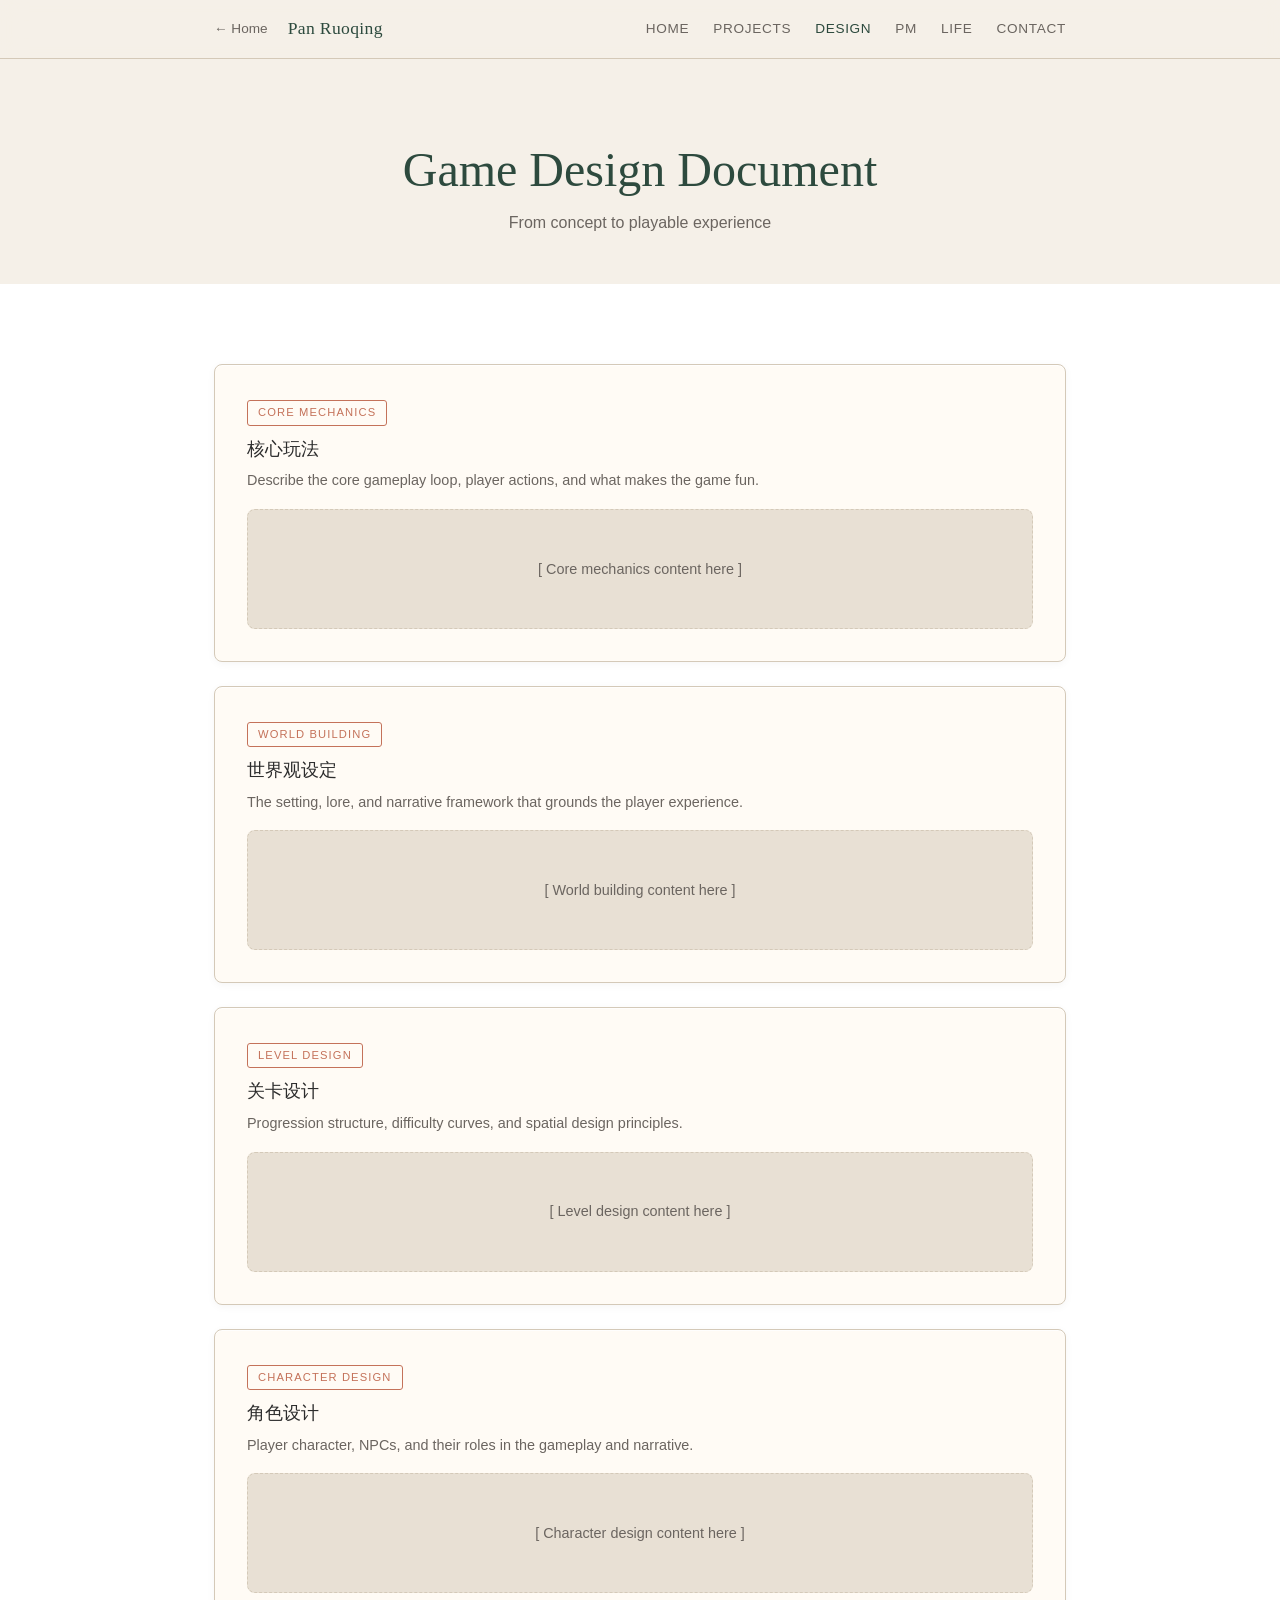
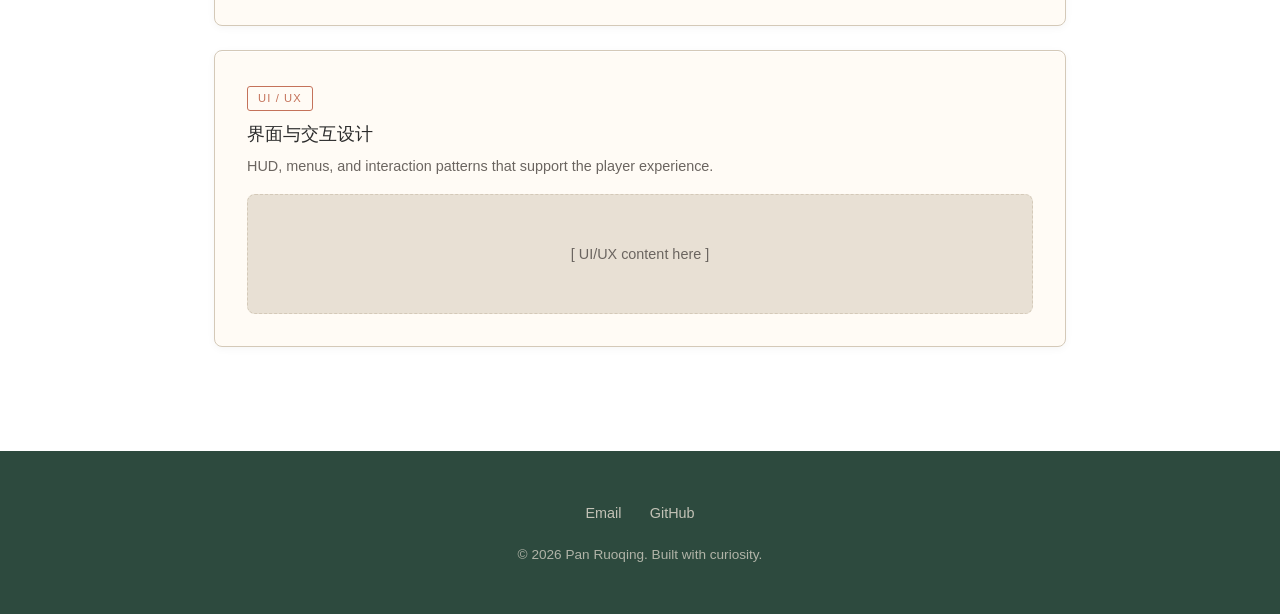
==== game-design.html @ ea67260e "baseline: initial version before adding real content" ====
<!DOCTYPE html>
<html lang="zh-CN">
<head>
  <meta charset="UTF-8">
  <meta name="viewport" content="width=device-width, initial-scale=1.0">
  <title>Game Design | Pan Ruoqing</title>
  <meta name="description" content="Game design documents by Pan Ruoqing">
  <link rel="stylesheet" href="style.css">
  <style>
    .gdd-card {
      background: var(--card-bg); border: 1px solid var(--border);
      border-radius: 8px; padding: 32px; margin-bottom: 24px;
      box-shadow: 0 2px 8px rgba(0,0,0,0.04), inset 0 1px 0 rgba(255,255,255,0.8);
    }
    .gdd-card .tag {
      display: inline-block; font-size: 0.7rem; letter-spacing: 0.1em;
      text-transform: uppercase; color: var(--terracotta);
      border: 1px solid var(--terracotta); padding: 2px 10px;
      border-radius: 3px; margin-bottom: 12px;
    }
    .gdd-card p { color: var(--text-light); font-size: 0.9rem; }
    .gdd-card ul { color: var(--text-light); font-size: 0.9rem; padding-left: 20px; margin-top: 8px; }
    .gdd-card ul li { margin-bottom: 4px; }

    .placeholder-box {
      width: 100%; min-height: 120px; background: var(--linen);
      border: 1px dashed var(--border); border-radius: 8px;
      display: flex; align-items: center; justify-content: center;
      color: var(--text-light); font-size: 0.9rem; margin-top: 16px;
    }
  </style>
</head>
<body>

  <nav>
    <div class="nav-inner">
      <div class="nav-left">
        <a href="index.html" class="nav-back">&larr; Home</a>
        <span class="nav-name">Pan Ruoqing</span>
      </div>
      <button class="nav-toggle" onclick="document.querySelector('.nav-links').classList.toggle('open')" aria-label="Menu">&#9776;</button>
      <div class="nav-links">
        <a href="index.html">Home</a>
        <a href="projects.html">Projects</a>
        <a href="game-design.html" class="active">Design</a>
        <a href="pmp-notes.html">PM</a>
        <a href="life.html">Life</a>
        <a href="#contact">Contact</a>
      </div>
    </div>
  </nav>

  <div class="page-header">
    <div class="container">
      <h1>Game Design Document</h1>
      <p>From concept to playable experience</p>
    </div>
  </div>

  <section class="section-white">
    <div class="container">

      <div class="gdd-card fade-in">
        <span class="tag">Core Mechanics</span>
        <h3>核心玩法</h3>
        <p>Describe the core gameplay loop, player actions, and what makes the game fun.</p>
        <div class="placeholder-box">[ Core mechanics content here ]</div>
      </div>

      <div class="gdd-card fade-in">
        <span class="tag">World Building</span>
        <h3>世界观设定</h3>
        <p>The setting, lore, and narrative framework that grounds the player experience.</p>
        <div class="placeholder-box">[ World building content here ]</div>
      </div>

      <div class="gdd-card fade-in">
        <span class="tag">Level Design</span>
        <h3>关卡设计</h3>
        <p>Progression structure, difficulty curves, and spatial design principles.</p>
        <div class="placeholder-box">[ Level design content here ]</div>
      </div>

      <div class="gdd-card fade-in">
        <span class="tag">Character Design</span>
        <h3>角色设计</h3>
        <p>Player character, NPCs, and their roles in the gameplay and narrative.</p>
        <div class="placeholder-box">[ Character design content here ]</div>
      </div>

      <div class="gdd-card fade-in">
        <span class="tag">UI / UX</span>
        <h3>界面与交互设计</h3>
        <p>HUD, menus, and interaction patterns that support the player experience.</p>
        <div class="placeholder-box">[ UI/UX content here ]</div>
      </div>

    </div>
  </section>

  <footer id="contact">
    <div class="container">
      <div class="contact-links">
        <a href="mailto:your-email@example.com">Email</a>
        <a href="https://github.com/yourusername" target="_blank">GitHub</a>
      </div>
      <p>&copy; 2026 Pan Ruoqing. Built with curiosity.</p>
    </div>
  </footer>

  <button class="back-to-top" onclick="window.scrollTo({top:0,behavior:'smooth'})" aria-label="Back to top">&uarr;</button>

  <script>
    const observer = new IntersectionObserver((entries) => {
      entries.forEach(entry => { if (entry.isIntersecting) entry.target.classList.add('visible'); });
    }, { threshold: 0.1 });
    document.querySelectorAll('.fade-in').forEach(el => observer.observe(el));

    const backToTop = document.querySelector('.back-to-top');
    window.addEventListener('scroll', () => {
      backToTop.classList.toggle('visible', window.scrollY > 400);
    });
  </script>

</body>
</html>
---- style.css ----
/* ===== CSS Variables ===== */
:root {
  --cream: #F5F0E8;
  --linen: #E8E0D4;
  --forest: #2D4A3E;
  --terracotta: #C4725A;
  --text: #2C2C2C;
  --text-light: #6B6560;
  --card-bg: #FFFBF5;
  --border: #D4C9B8;
  --white: #FFFFFF;
}

/* ===== Reset & Base ===== */
*, *::before, *::after { box-sizing: border-box; margin: 0; padding: 0; }
html { scroll-behavior: smooth; }
body {
  font-family: -apple-system, BlinkMacSystemFont, 'Segoe UI', Roboto, 'Noto Sans SC', 'PingFang SC', 'Microsoft YaHei', sans-serif;
  color: var(--text);
  background: var(--cream);
  line-height: 1.7;
  font-size: 16px;
}
a { color: var(--forest); text-decoration: none; }
a:hover { color: var(--terracotta); }
img { max-width: 100%; display: block; }

/* ===== Typography ===== */
h1, h2, h3 {
  font-family: Georgia, 'Times New Roman', 'Noto Serif SC', serif;
  font-weight: normal;
  line-height: 1.3;
}
h1 { font-size: 2.5rem; color: var(--forest); }
h2 { font-size: 1.5rem; color: var(--forest); margin-bottom: 16px; }
h3 { font-size: 1.1rem; margin-bottom: 8px; }

/* ===== Layout ===== */
.container {
  max-width: 900px;
  margin: 0 auto;
  padding: 0 24px;
}
.container-wide {
  max-width: 1100px;
  margin: 0 auto;
  padding: 0 24px;
}

/* ===== Navigation ===== */
nav {
  position: sticky;
  top: 0;
  z-index: 100;
  background: rgba(245, 240, 232, 0.92);
  backdrop-filter: blur(12px);
  -webkit-backdrop-filter: blur(12px);
  border-bottom: 1px solid var(--border);
}
.nav-inner {
  max-width: 900px;
  margin: 0 auto;
  padding: 14px 24px;
  display: flex;
  justify-content: space-between;
  align-items: center;
  position: relative;
}
.nav-inner-wide {
  max-width: 1100px;
}
.nav-left { display: flex; align-items: center; gap: 20px; }
.nav-back { font-size: 0.85rem; color: var(--text-light); transition: color 0.2s; }
.nav-back:hover { color: var(--forest); }
.nav-name {
  font-family: Georgia, serif;
  font-size: 1.1rem;
  color: var(--forest);
  letter-spacing: 0.02em;
}
.nav-links { display: flex; gap: 24px; align-items: center; }
.nav-links a {
  font-size: 0.85rem;
  color: var(--text-light);
  letter-spacing: 0.05em;
  text-transform: uppercase;
  transition: color 0.2s;
}
.nav-links a:hover, .nav-links a.active { color: var(--forest); }
.nav-toggle { display: none; background: none; border: none; font-size: 1.5rem; cursor: pointer; color: var(--text); }

/* ===== Sections ===== */
section { padding: 48px 0; }
.section-cream { background: var(--cream); }
.section-white { background: var(--white); }

/* ===== Page Header (subpages) ===== */
.page-header { padding: 80px 0 48px; text-align: center; }
.page-header p { color: var(--text-light); margin-top: 8px; }

/* ===== Footer ===== */
footer {
  background: var(--forest);
  color: var(--linen);
  padding: 48px 0;
  text-align: center;
}
footer p { font-size: 0.85rem; opacity: 0.7; }
footer .contact-links { margin-bottom: 16px; }
footer .contact-links a {
  color: var(--linen);
  margin: 0 12px;
  font-size: 0.9rem;
  opacity: 0.8;
  transition: opacity 0.2s;
}
footer .contact-links a:hover { opacity: 1; color: var(--cream); }

/* ===== Back to Top ===== */
.back-to-top {
  position: fixed; bottom: 32px; right: 32px; z-index: 90;
  width: 44px; height: 44px; border-radius: 50%;
  background: var(--forest); color: var(--cream);
  border: none; cursor: pointer; font-size: 1.2rem;
  display: flex; align-items: center; justify-content: center;
  opacity: 0; pointer-events: none;
  transition: opacity 0.3s ease, background 0.2s;
  box-shadow: 0 2px 8px rgba(0,0,0,0.15);
}
.back-to-top.visible { opacity: 1; pointer-events: auto; }
.back-to-top:hover { background: var(--terracotta); }

/* ===== Fade-in Animation ===== */
.fade-in {
  opacity: 0;
  transform: translateY(24px);
  transition: opacity 0.6s ease, transform 0.6s ease;
}
.fade-in.visible {
  opacity: 1;
  transform: translateY(0);
}

/* ===== Responsive ===== */
@media (max-width: 639px) {
  h1 { font-size: 2rem; }
  h2 { font-size: 1.5rem; }
  section { padding: 48px 0; }
  .nav-links { display: none; }
  .nav-toggle { display: block; }
  .nav-links.open {
    display: flex;
    flex-direction: column;
    position: absolute;
    top: 100%;
    left: 0;
    right: 0;
    background: rgba(245, 240, 232, 0.98);
    padding: 16px 24px;
    border-bottom: 1px solid var(--border);
    gap: 12px;
  }
}

@media (min-width: 640px) and (max-width: 1023px) {
  h1 { font-size: 2.5rem; }
}

@media (min-width: 1024px) {
  h1 { font-size: 3rem; }
  section { padding: 80px 0; }
}
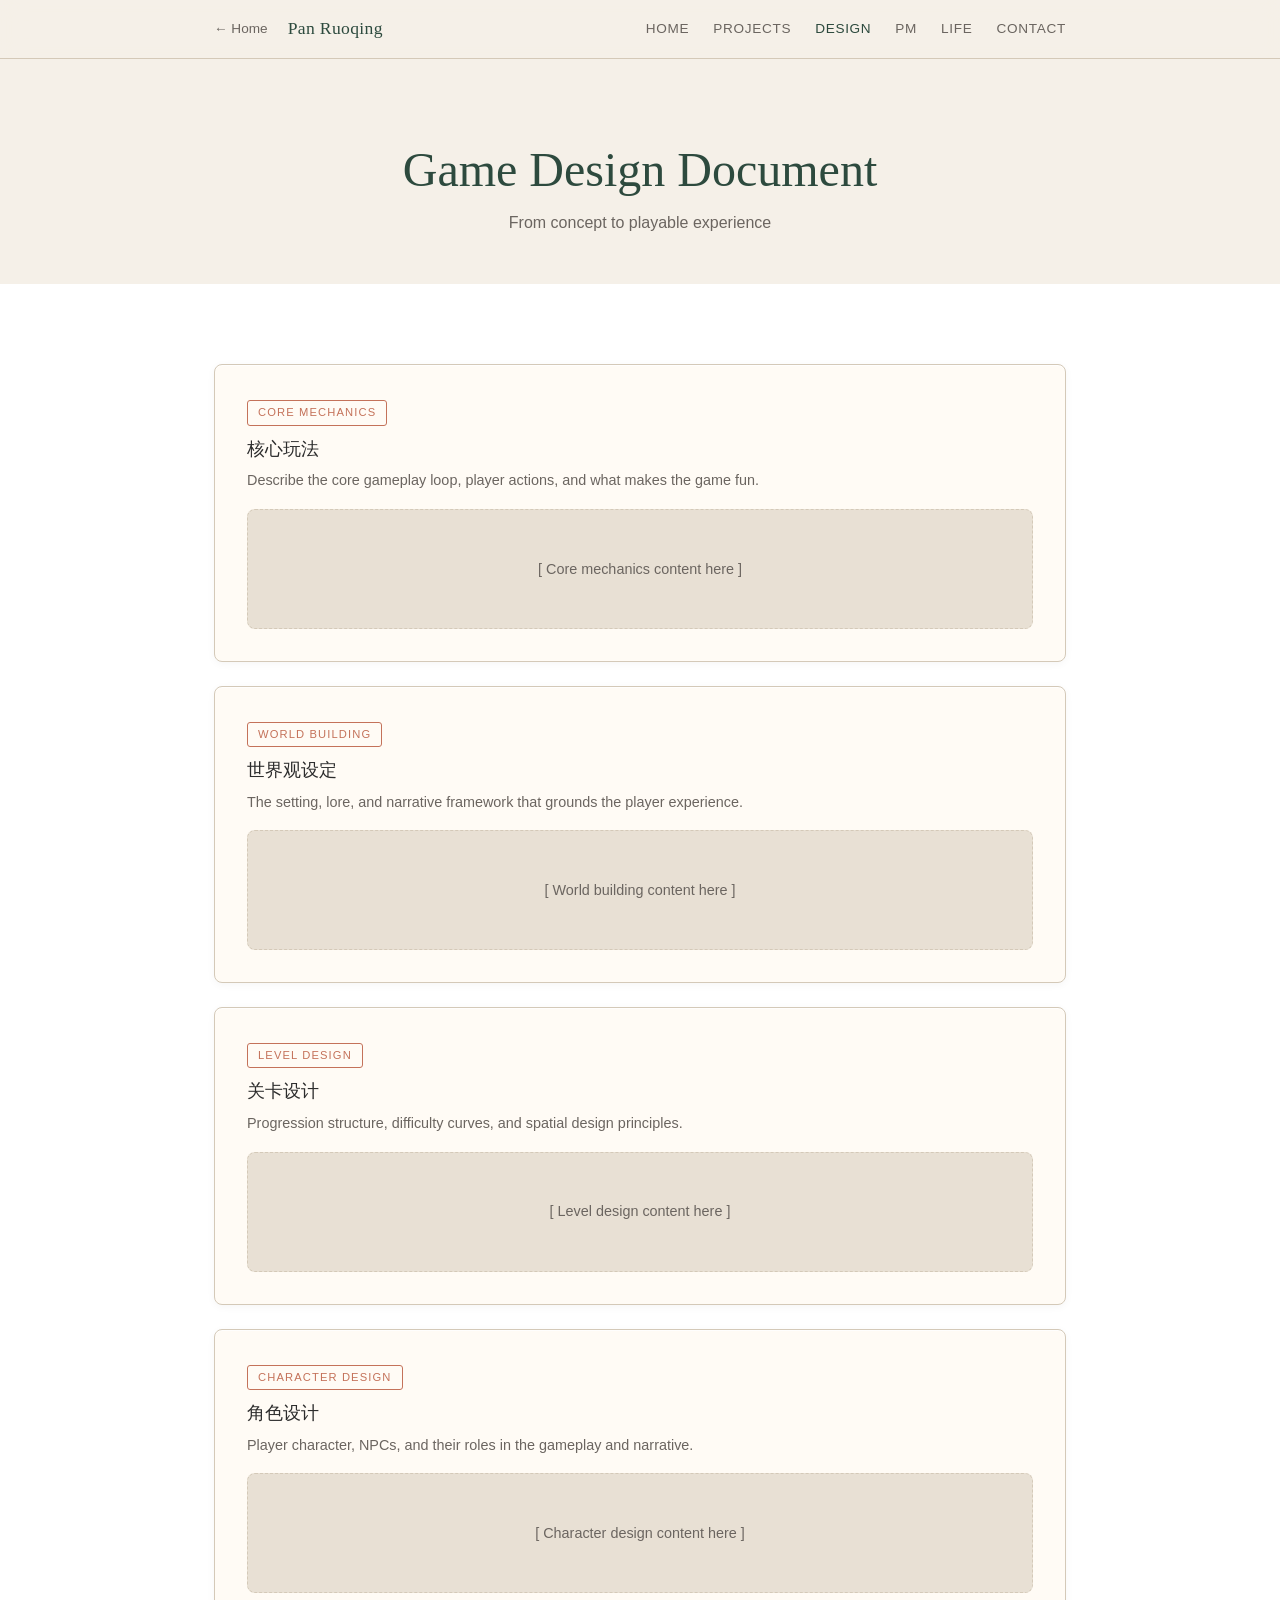
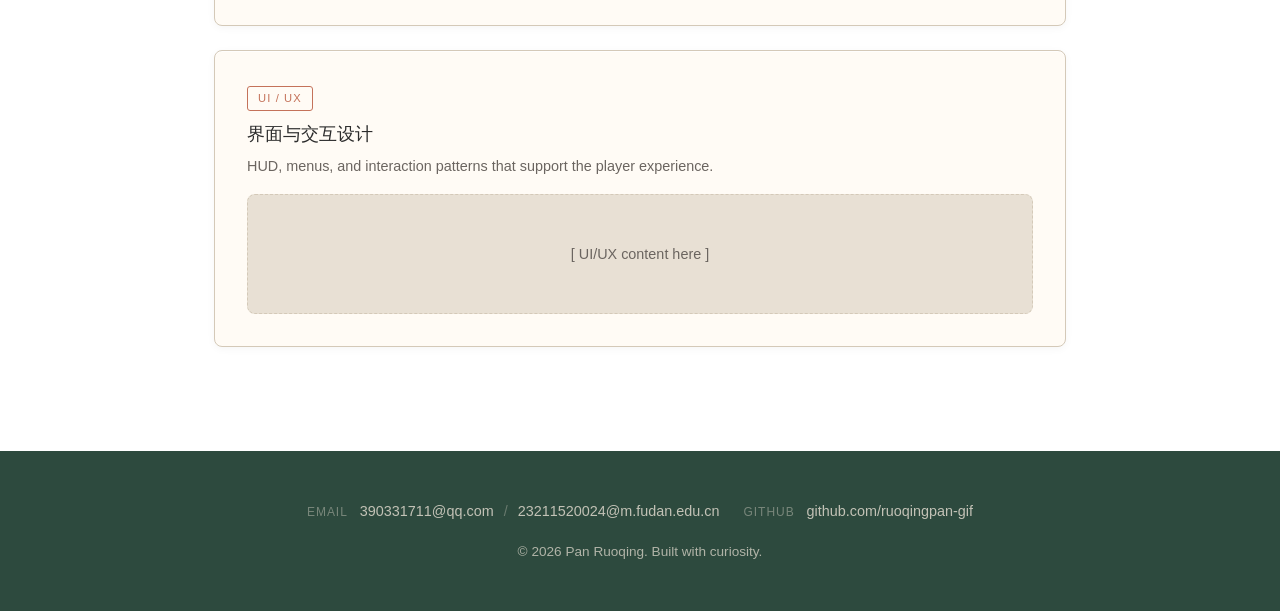
==== commit 922bb32f: "feat: initial portfolio site with layout and room project" ====
--- a/game-design.html
+++ b/game-design.html
@@ -101,8 +101,16 @@
   <footer id="contact">
     <div class="container">
       <div class="contact-links">
-        <a href="mailto:your-email@example.com">Email</a>
-        <a href="https://github.com/yourusername" target="_blank">GitHub</a>
+        <span class="contact-item">
+          <span class="contact-label">Email</span>
+          <a href="mailto:390331711@qq.com">390331711@qq.com</a>
+          <span class="contact-sep">/</span>
+          <a href="mailto:23211520024@m.fudan.edu.cn">23211520024@m.fudan.edu.cn</a>
+        </span>
+        <span class="contact-item">
+          <span class="contact-label">GitHub</span>
+          <a href="https://github.com/ruoqingpan-gif" target="_blank">github.com/ruoqingpan-gif</a>
+        </span>
       </div>
       <p>&copy; 2026 Pan Ruoqing. Built with curiosity.</p>
     </div>
--- a/style.css
+++ b/style.css
@@ -106,12 +106,31 @@
   text-align: center;
 }
 footer p { font-size: 0.85rem; opacity: 0.7; }
-footer .contact-links { margin-bottom: 16px; }
+footer .contact-links {
+  margin-bottom: 16px;
+  display: flex;
+  flex-wrap: wrap;
+  justify-content: center;
+  gap: 8px 24px;
+}
+footer .contact-item {
+  font-size: 0.9rem;
+  color: var(--linen);
+  opacity: 0.8;
+}
+footer .contact-label {
+  opacity: 0.5;
+  font-size: 0.75rem;
+  letter-spacing: 0.08em;
+  text-transform: uppercase;
+  margin-right: 8px;
+}
+footer .contact-sep {
+  opacity: 0.4;
+  margin: 0 6px;
+}
 footer .contact-links a {
   color: var(--linen);
-  margin: 0 12px;
-  font-size: 0.9rem;
-  opacity: 0.8;
   transition: opacity 0.2s;
 }
 footer .contact-links a:hover { opacity: 1; color: var(--cream); }
@@ -126,6 +145,8 @@
   opacity: 0; pointer-events: none;
   transition: opacity 0.3s ease, background 0.2s;
   box-shadow: 0 2px 8px rgba(0,0,0,0.15);
+  outline: 2px solid rgba(255,255,255,0.3);
+  outline-offset: 2px;
 }
 .back-to-top.visible { opacity: 1; pointer-events: auto; }
 .back-to-top:hover { background: var(--terracotta); }
